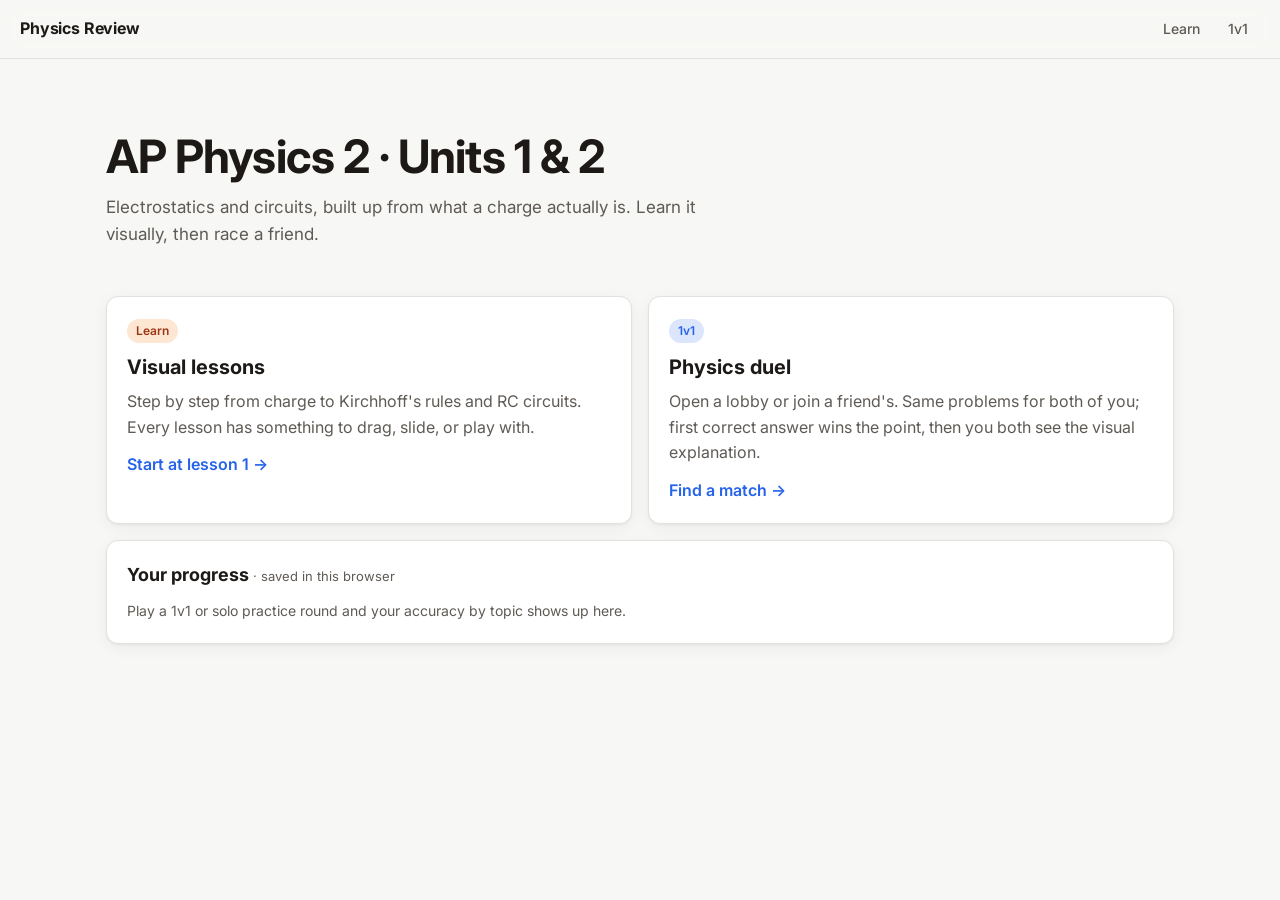
==== physicsreview/index.html @ 11fc4a4f "Add private AP Physics 2 review at /physicsreview Visual first-principles lessons for electrostatics" ====
<!doctype html>
<html lang="en">
<head>
  <meta charset="utf-8">
  <meta name="viewport" content="width=device-width, initial-scale=1">
  <meta name="robots" content="noindex, nofollow">
  <title>Physics Review</title>
  <link rel="preconnect" href="https://fonts.googleapis.com">
  <link rel="preconnect" href="https://fonts.gstatic.com" crossorigin>
  <link href="https://fonts.googleapis.com/css2?family=Inter:wght@400;500;600;700&family=JetBrains+Mono:wght@400;500&display=swap" rel="stylesheet">
  <link rel="stylesheet" href="/physicsreview/style.css">
</head>
<body>
  <header class="topbar">
    <a class="brand" href="/physicsreview/">Physics Review</a>
    <nav>
      <a href="/physicsreview/learn.html">Learn</a>
      <a href="/physicsreview/duel.html">1v1</a>
    </nav>
  </header>
  <main class="wrap">
    <section class="hero">
      <h1>AP Physics 2 · Units 1 &amp; 2</h1>
      <p>Electrostatics and circuits, built up from what a charge actually is. Learn it visually, then race a friend.</p>
    </section>
    <div class="hub-grid">
      <a class="card" href="/physicsreview/learn.html">
        <span class="pill u1">Learn</span>
        <h2>Visual lessons</h2>
        <p class="muted">Step by step from charge to Kirchhoff's rules and RC circuits. Every lesson has something to drag, slide, or play with.</p>
        <p style="margin-top:12px;font-weight:600;color:var(--accent)" id="learnCta">Start at lesson 1 →</p>
      </a>
      <a class="card" href="/physicsreview/duel.html">
        <span class="pill u2">1v1</span>
        <h2>Physics duel</h2>
        <p class="muted">Open a lobby or join a friend's. Same problems for both of you; first correct answer wins the point, then you both see the visual explanation.</p>
        <p style="margin-top:12px;font-weight:600;color:var(--accent)">Find a match →</p>
      </a>
    </div>
    <section class="card" style="margin-top:16px" id="statsCard">
      <h2 style="font-size:18px">Your progress <span class="muted" style="font-size:13px;font-weight:400">· saved in this browser</span></h2>
      <div class="stats" id="stats"></div>
    </section>
  </main>
  <script>
    (function () {
      let seen = [], stats = {};
      try { seen = JSON.parse(localStorage.getItem('pr-seen') || '[]'); } catch (e) {}
      try { stats = JSON.parse(localStorage.getItem('pr-stats') || '{}'); } catch (e) {}
      if (seen.length) document.getElementById('learnCta').textContent = `${seen.length} lessons opened · keep going →`;
      const el = document.getElementById('stats');
      const rows = Object.entries(stats).sort((a, b) => a[1].unit - b[1].unit || b[1].tries - a[1].tries);
      if (!rows.length) { el.innerHTML = '<p class="muted">Play a 1v1 or solo practice round and your accuracy by topic shows up here.</p>'; return; }
      const esc = (s) => String(s).replace(/[&<>"]/g, (c) => ({ '&': '&amp;', '<': '&lt;', '>': '&gt;', '"': '&quot;' }[c]));
      el.innerHTML = rows.map(([topic, t]) => {
        const pct = Math.round((100 * t.right) / Math.max(1, t.tries));
        return `<div class="row"><span><span class="pill u${t.unit}">U${t.unit}</span> ${esc(topic)}</span><span class="bar"><i style="width:${pct}%"></i></span><span class="muted mono">${t.right}/${t.tries}</span></div>`;
      }).join('');
    })();
  </script>
</body>
</html>
---- physicsreview/style.css ----
/* Physics Review — shared styles */
:root {
  --bg: #f7f7f5;
  --surface: #ffffff;
  --surface-2: #f0efec;
  --text: #1c1917;
  --muted: #5f5a55;
  --border: #e3e1de;
  --accent: #2563eb;
  --accent-soft: #dbe6fd;
  --accent-text: #ffffff;
  --pos: #dc2626;      /* positive charge / hot */
  --neg: #2563eb;      /* negative charge / cold */
  --good: #16a34a;
  --good-soft: #dcfce7;
  --bad: #dc2626;
  --bad-soft: #fee2e2;
  --warn: #d97706;
  --radius: 12px;
  --shadow: 0 1px 2px rgba(0,0,0,.05), 0 4px 16px rgba(0,0,0,.05);
}
@media (prefers-color-scheme: dark) {
  :root:not([data-theme="light"]) {
    --bg: #0e0d0c;
    --surface: #1a1918;
    --surface-2: #242220;
    --text: #f3f2f0;
    --muted: #a8a29e;
    --border: #2f2c2a;
    --accent: #60a5fa;
    --accent-soft: #1e2f4d;
    --accent-text: #0c0a09;
    --pos: #f87171;
    --neg: #60a5fa;
    --good: #4ade80;
    --good-soft: #14321f;
    --bad: #f87171;
    --bad-soft: #3b1717;
    --warn: #fbbf24;
    --shadow: 0 1px 2px rgba(0,0,0,.3), 0 4px 16px rgba(0,0,0,.3);
  }
}

* { box-sizing: border-box; margin: 0; padding: 0; }
body {
  font-family: Inter, system-ui, -apple-system, sans-serif;
  background: var(--bg);
  color: var(--text);
  line-height: 1.6;
  -webkit-font-smoothing: antialiased;
}
a { color: var(--accent); text-decoration: none; }
a:hover { text-decoration: underline; }
code, .mono { font-family: "JetBrains Mono", ui-monospace, monospace; font-size: .92em; }

/* ---------- top bar ---------- */
.topbar {
  position: sticky; top: 0; z-index: 20;
  display: flex; align-items: center; gap: 20px;
  padding: 12px 20px;
  background: color-mix(in srgb, var(--bg) 88%, transparent);
  backdrop-filter: blur(10px);
  border-bottom: 1px solid var(--border);
}
.topbar .brand { font-weight: 700; color: var(--text); letter-spacing: -.01em; }
.topbar nav { display: flex; gap: 4px; margin-left: auto; }
.topbar nav a {
  color: var(--muted); padding: 6px 12px; border-radius: 8px; font-weight: 500; font-size: 14px;
}
.topbar nav a:hover { text-decoration: none; background: var(--surface-2); color: var(--text); }
.topbar nav a.active { color: var(--text); background: var(--surface-2); }

/* ---------- generic ---------- */
.wrap { max-width: 1100px; margin: 0 auto; padding: 32px 16px 80px; }
.card {
  background: var(--surface); border: 1px solid var(--border);
  border-radius: var(--radius); padding: 20px; box-shadow: var(--shadow);
}
.btn {
  display: inline-flex; align-items: center; justify-content: center; gap: 8px;
  font: inherit; font-weight: 600; font-size: 14px;
  padding: 9px 16px; border-radius: 9px; cursor: pointer;
  border: 1px solid var(--border); background: var(--surface); color: var(--text);
}
.btn:hover { background: var(--surface-2); text-decoration: none; }
.btn.primary { background: var(--accent); border-color: var(--accent); color: var(--accent-text); }
.btn.primary:hover { filter: brightness(1.08); }
.btn:disabled { opacity: .5; cursor: not-allowed; }
.btn.small { padding: 5px 10px; font-size: 13px; }
input[type=text], input[type=number], select {
  font: inherit; padding: 9px 12px; border-radius: 9px;
  border: 1px solid var(--border); background: var(--surface); color: var(--text);
}
input:focus, select:focus { outline: 2px solid var(--accent); outline-offset: 1px; }
.muted { color: var(--muted); }
.pill {
  display: inline-block; font-size: 12px; font-weight: 600; padding: 2px 9px;
  border-radius: 999px; background: var(--surface-2); color: var(--muted);
}
.pill.u1 { background: #fde7d3; color: #9a3412; }
.pill.u2 { background: var(--accent-soft); color: var(--accent); }
@media (prefers-color-scheme: dark) {
  :root:not([data-theme="light"]) .pill.u1 { background: #3d2412; color: #fdba74; }
}

/* ---------- hub ---------- */
.hero { padding: 40px 0 24px; }
.hero h1 { font-size: clamp(30px, 5vw, 46px); letter-spacing: -.02em; line-height: 1.1; }
.hero p { color: var(--muted); max-width: 640px; margin-top: 12px; font-size: 17px; }
.hub-grid { display: grid; grid-template-columns: repeat(auto-fit, minmax(280px, 1fr)); gap: 16px; margin-top: 24px; }
.hub-grid a.card { color: var(--text); transition: transform .15s, border-color .15s; }
.hub-grid a.card:hover { text-decoration: none; transform: translateY(-2px); border-color: var(--accent); }
.hub-grid h2 { font-size: 20px; margin: 8px 0 6px; }

/* ---------- learn layout ---------- */
.learn { display: grid; grid-template-columns: 280px 1fr; min-height: calc(100vh - 53px); }
.sidebar {
  border-right: 1px solid var(--border); padding: 20px 12px; position: sticky; top: 53px;
  height: calc(100vh - 53px); overflow-y: auto; background: var(--surface);
}
.sidebar h3 { font-size: 12px; text-transform: uppercase; letter-spacing: .06em; color: var(--muted); margin: 18px 10px 6px; }
.sidebar h3:first-child { margin-top: 0; }
.sidebar a {
  display: flex; gap: 10px; padding: 7px 10px; border-radius: 8px; color: var(--text); font-size: 14px; line-height: 1.35;
}
.sidebar a .n { color: var(--muted); font-variant-numeric: tabular-nums; min-width: 26px; }
.sidebar a:hover { background: var(--surface-2); text-decoration: none; }
.sidebar a.active { background: var(--accent-soft); color: var(--accent); font-weight: 600; }
.sidebar a.done .n::after { content: " ✓"; color: var(--good); }
.side-toggle { display: none; }

.lesson { max-width: 820px; padding: 36px 28px 100px; margin: 0 auto; width: 100%; min-width: 0; }
.lesson .kicker { font-size: 13px; font-weight: 600; color: var(--accent); text-transform: uppercase; letter-spacing: .06em; }
.lesson h1 { font-size: clamp(26px, 4vw, 36px); letter-spacing: -.02em; line-height: 1.15; margin: 6px 0 18px; }
.lesson h2 { font-size: 21px; margin: 34px 0 10px; letter-spacing: -.01em; }
.lesson h3 { font-size: 17px; margin: 22px 0 8px; }
.lesson p { margin: 10px 0; }
.lesson ul, .lesson ol { margin: 10px 0 10px 22px; }
.lesson li { margin: 4px 0; }
.lesson .lead { font-size: 18px; color: var(--muted); }

/* callouts */
.callout {
  border: 1px solid var(--border); border-left: 4px solid var(--accent);
  background: var(--surface); border-radius: 10px; padding: 14px 16px; margin: 18px 0;
}
.callout > .title { font-weight: 700; font-size: 14px; margin-bottom: 4px; }
.callout.idea { border-left-color: var(--accent); }        /* "Big idea" */
.callout.analogy { border-left-color: var(--warn); }       /* everyday analogy */
.callout.mistake { border-left-color: var(--bad); }        /* common mistake */
.callout.ap { border-left-color: var(--good); }            /* "On the AP exam" */

/* equation box */
.eq {
  background: var(--surface-2); border-radius: 10px; padding: 14px 16px; margin: 16px 0;
  overflow-x: auto; text-align: center;
}
.eq .where { text-align: left; font-size: 14px; color: var(--muted); margin-top: 8px; }

/* interactive sim container */
.sim {
  background: var(--surface); border: 1px solid var(--border); border-radius: var(--radius);
  margin: 20px 0; overflow: hidden; box-shadow: var(--shadow);
}
.sim canvas, .sim svg.stage { display: block; width: 100%; height: auto; background: var(--surface-2); touch-action: none; }
.sim-controls { display: flex; flex-wrap: wrap; gap: 14px 20px; padding: 12px 16px; align-items: center; border-top: 1px solid var(--border); }
.sim-controls label { display: flex; align-items: center; gap: 8px; font-size: 14px; font-weight: 500; }
.sim-controls input[type=range] { width: 140px; accent-color: var(--accent); }
.sim-readout { display: flex; flex-wrap: wrap; gap: 8px 18px; padding: 10px 16px; font-size: 14px; border-top: 1px solid var(--border); font-variant-numeric: tabular-nums; }
.sim-readout b { font-family: "JetBrains Mono", monospace; font-weight: 500; }
.sim-caption { padding: 10px 16px; font-size: 13px; color: var(--muted); border-top: 1px solid var(--border); }

/* quick check */
.check { border: 1px solid var(--border); border-radius: var(--radius); padding: 16px; margin: 22px 0; background: var(--surface); }
.check .q { font-weight: 600; margin-bottom: 10px; }
.check .q::before { content: "Quick check · "; color: var(--accent); }
.check .opts { display: grid; gap: 8px; }
.check .opts button {
  text-align: left; font: inherit; padding: 9px 12px; border-radius: 9px; cursor: pointer;
  border: 1px solid var(--border); background: var(--surface); color: var(--text);
}
.check .opts button:hover { background: var(--surface-2); }
.check .opts button.right { background: var(--good-soft); border-color: var(--good); }
.check .opts button.wrong { background: var(--bad-soft); border-color: var(--bad); }
.check .why { display: none; margin-top: 10px; font-size: 15px; }
.check.answered .why { display: block; }

.lesson-nav { display: flex; justify-content: space-between; gap: 12px; margin-top: 48px; padding-top: 20px; border-top: 1px solid var(--border); }
.lesson-nav a { display: block; max-width: 48%; }
.lesson-nav small { display: block; color: var(--muted); font-size: 12px; }

/* two-column figure */
.fig-row { display: grid; grid-template-columns: 1fr 1fr; gap: 14px; margin: 18px 0; }
.fig-row > * { min-width: 0; }

/* ---------- duel ---------- */
.duel-grid { display: grid; grid-template-columns: 1fr 340px; gap: 20px; align-items: start; }
.lobby-list { display: grid; gap: 10px; margin-top: 12px; }
.lobby-item { display: flex; align-items: center; gap: 12px; padding: 12px 14px; border: 1px solid var(--border); border-radius: 10px; background: var(--surface); }
.lobby-item .meta { flex: 1; min-width: 0; }
.lobby-item .meta b { display: block; overflow: hidden; text-overflow: ellipsis; white-space: nowrap; }
.lobby-item .meta span { font-size: 13px; color: var(--muted); }
.empty { padding: 26px; text-align: center; color: var(--muted); border: 1px dashed var(--border); border-radius: 10px; }
.status-dot { width: 8px; height: 8px; border-radius: 50%; background: var(--muted); display: inline-block; }
.status-dot.on { background: var(--good); box-shadow: 0 0 0 3px var(--good-soft); }
.status-dot.err { background: var(--bad); }
.form-row { display: flex; flex-wrap: wrap; gap: 10px; align-items: end; margin-top: 12px; }
.form-row label { display: grid; gap: 4px; font-size: 13px; font-weight: 600; color: var(--muted); }

.scoreboard { display: grid; grid-template-columns: 1fr auto 1fr; align-items: center; gap: 10px; padding: 14px 18px; }
.scoreboard .p { display: flex; flex-direction: column; }
.scoreboard .p.right { text-align: right; }
.scoreboard .p .name { font-weight: 700; }
.scoreboard .p .st { font-size: 13px; color: var(--muted); min-height: 1.4em; }
.scoreboard .score { font-size: 30px; font-weight: 700; font-variant-numeric: tabular-nums; letter-spacing: -.02em; }
.problem { margin-top: 16px; }
.problem .prompt { font-size: 17px; margin: 10px 0 14px; }
.problem .given { background: var(--surface-2); border-radius: 10px; padding: 10px 14px; font-size: 15px; }
.answer-row { display: flex; gap: 10px; flex-wrap: wrap; margin-top: 16px; align-items: center; }
.answer-row input { width: 180px; }
.choices { display: grid; gap: 8px; margin-top: 14px; }
.choices button { text-align: left; font: inherit; padding: 11px 14px; border-radius: 10px; border: 1px solid var(--border); background: var(--surface); color: var(--text); cursor: pointer; }
.choices button:hover:not(:disabled) { border-color: var(--accent); }
.choices button.sel { border-color: var(--accent); background: var(--accent-soft); }
.choices button.right { border-color: var(--good); background: var(--good-soft); }
.choices button.wrong { border-color: var(--bad); background: var(--bad-soft); }
.feedback { margin-top: 12px; padding: 10px 14px; border-radius: 10px; font-weight: 500; }
.feedback.good { background: var(--good-soft); color: var(--good); }
.feedback.bad { background: var(--bad-soft); color: var(--bad); }
.feedback.info { background: var(--surface-2); }
.explain { margin-top: 18px; border-top: 1px solid var(--border); padding-top: 16px; }
.explain .visual { background: var(--surface-2); border-radius: 10px; padding: 10px; margin: 12px 0; }
.explain .visual svg { display: block; width: 100%; height: auto; max-height: 360px; }
.explain ol { margin-left: 20px; }
.explain li { margin: 8px 0; }
.log { font-size: 13px; max-height: 260px; overflow-y: auto; display: grid; gap: 4px; }
.log div { padding: 4px 8px; border-radius: 6px; background: var(--surface-2); }
.chat-row { display: flex; gap: 6px; margin-top: 8px; }
.chat-row input { flex: 1; min-width: 0; }
.hidden { display: none !important; }

/* svg figure helpers (used by explanation + lesson visuals) */
svg .ink { stroke: var(--text); fill: none; }
svg .ink-fill { fill: var(--text); }
svg .mutedf { fill: var(--muted); }
svg .mutedl { stroke: var(--muted); fill: none; }
svg .acc { stroke: var(--accent); fill: none; }
svg .accf { fill: var(--accent); }
svg .posf { fill: var(--pos); }
svg .negf { fill: var(--neg); }
svg .poss { stroke: var(--pos); fill: none; }
svg .negs { stroke: var(--neg); fill: none; }
svg .goodf { fill: var(--good); }
svg .goods { stroke: var(--good); fill: none; }
svg .warnf { fill: var(--warn); }
svg .warns { stroke: var(--warn); fill: none; }
svg .panel { fill: var(--surface); stroke: var(--border); }
svg text { fill: var(--text); font-family: Inter, system-ui, sans-serif; font-size: 13px; }
svg text.small { font-size: 11px; fill: var(--muted); }
svg text.big { font-size: 16px; font-weight: 700; }

@media (max-width: 860px) {
  .learn { grid-template-columns: 1fr; }
  .sidebar { position: fixed; top: 53px; left: 0; width: 290px; z-index: 30; transform: translateX(-100%); transition: transform .2s; box-shadow: var(--shadow); }
  .sidebar.open { transform: none; }
  .side-toggle { display: inline-flex; }
  .lesson { padding: 24px 16px 80px; }
  .duel-grid { grid-template-columns: 1fr; }
  .fig-row { grid-template-columns: 1fr; }
  .topbar { padding: 10px 16px; gap: 10px; }
  .topbar nav a { padding: 6px 8px; }
}
#answerArea.waiting { opacity: .55; }
.stats { display: grid; gap: 6px; margin-top: 10px; font-size: 14px; }
.stats .row { display: grid; grid-template-columns: 1fr 90px 60px; gap: 10px; align-items: center; }
.stats .bar { height: 6px; border-radius: 3px; background: var(--surface-2); overflow: hidden; }
.stats .bar i { display: block; height: 100%; background: var(--accent); }
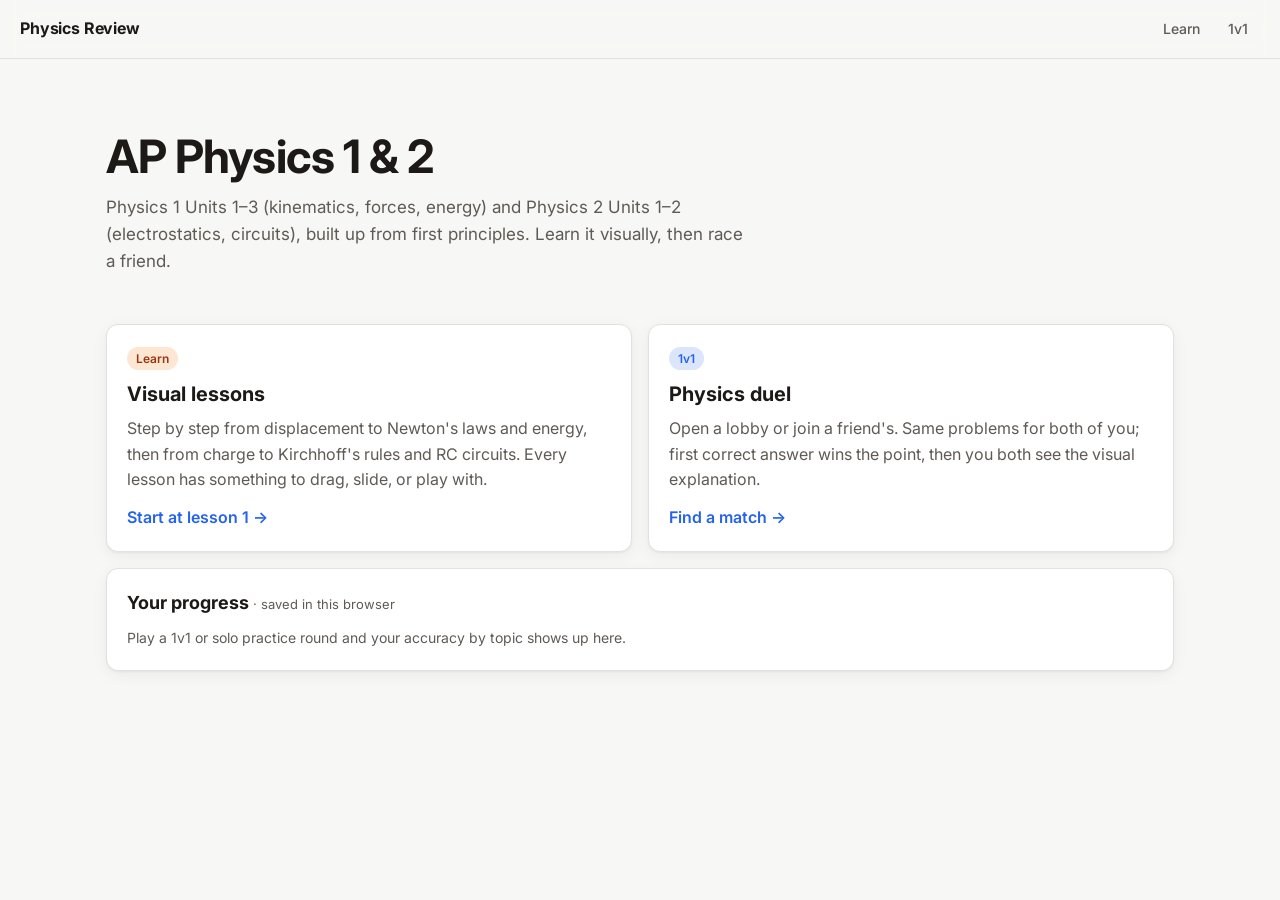
==== commit 715f601d: "Add AP Physics 1 Units 1-3 lessons and duel problems Adds 27 interactive lessons (kinematics, forces" ====
--- a/physicsreview/index.html
+++ b/physicsreview/index.html
@@ -20,14 +20,14 @@
   </header>
   <main class="wrap">
     <section class="hero">
-      <h1>AP Physics 2 · Units 1 &amp; 2</h1>
-      <p>Electrostatics and circuits, built up from what a charge actually is. Learn it visually, then race a friend.</p>
+      <h1>AP Physics 1 &amp; 2</h1>
+      <p>Physics 1 Units 1–3 (kinematics, forces, energy) and Physics 2 Units 1–2 (electrostatics, circuits), built up from first principles. Learn it visually, then race a friend.</p>
     </section>
     <div class="hub-grid">
       <a class="card" href="/physicsreview/learn.html">
         <span class="pill u1">Learn</span>
         <h2>Visual lessons</h2>
-        <p class="muted">Step by step from charge to Kirchhoff's rules and RC circuits. Every lesson has something to drag, slide, or play with.</p>
+        <p class="muted">Step by step from displacement to Newton's laws and energy, then from charge to Kirchhoff's rules and RC circuits. Every lesson has something to drag, slide, or play with.</p>
         <p style="margin-top:12px;font-weight:600;color:var(--accent)" id="learnCta">Start at lesson 1 →</p>
       </a>
       <a class="card" href="/physicsreview/duel.html">
@@ -42,6 +42,7 @@
       <div class="stats" id="stats"></div>
     </section>
   </main>
+  <script src="/physicsreview/js/pr.js"></script>
   <script>
     (function () {
       let seen = [], stats = {};
@@ -49,12 +50,12 @@
       try { stats = JSON.parse(localStorage.getItem('pr-stats') || '{}'); } catch (e) {}
       if (seen.length) document.getElementById('learnCta').textContent = `${seen.length} lessons opened · keep going →`;
       const el = document.getElementById('stats');
-      const rows = Object.entries(stats).sort((a, b) => a[1].unit - b[1].unit || b[1].tries - a[1].tries);
+      const rows = Object.entries(stats).sort((a, b) => PR.unitRank(a[1].unit) - PR.unitRank(b[1].unit) || b[1].tries - a[1].tries);
       if (!rows.length) { el.innerHTML = '<p class="muted">Play a 1v1 or solo practice round and your accuracy by topic shows up here.</p>'; return; }
       const esc = (s) => String(s).replace(/[&<>"]/g, (c) => ({ '&': '&amp;', '<': '&lt;', '>': '&gt;', '"': '&quot;' }[c]));
       el.innerHTML = rows.map(([topic, t]) => {
         const pct = Math.round((100 * t.right) / Math.max(1, t.tries));
-        return `<div class="row"><span><span class="pill u${t.unit}">U${t.unit}</span> ${esc(topic)}</span><span class="bar"><i style="width:${pct}%"></i></span><span class="muted mono">${t.right}/${t.tries}</span></div>`;
+        return `<div class="row"><span><span class="pill u${t.unit}">P${PR.unitInfo(t.unit).course.slice(-1)} U${PR.unitInfo(t.unit).n}</span> ${esc(topic)}</span><span class="bar"><i style="width:${pct}%"></i></span><span class="muted mono">${t.right}/${t.tries}</span></div>`;
       }).join('');
     })();
   </script>
--- a/physicsreview/style.css
+++ b/physicsreview/style.css
@@ -275,3 +275,43 @@
 .stats .row { display: grid; grid-template-columns: 1fr 90px 60px; gap: 10px; align-items: center; }
 .stats .bar { height: 6px; border-radius: 3px; background: var(--surface-2); overflow: hidden; }
 .stats .bar i { display: block; height: 100%; background: var(--accent); }
+
+/* previous-problems list + viewer */
+.history { display: grid; gap: 6px; max-height: 260px; overflow-y: auto; }
+.history button {
+  display: grid; grid-template-columns: 34px 1fr auto; gap: 8px; align-items: center; text-align: left;
+  font: inherit; font-size: 13px; padding: 7px 10px; border-radius: 8px; cursor: pointer;
+  border: 1px solid var(--border); background: var(--surface); color: var(--text);
+}
+.history button:hover { border-color: var(--accent); background: var(--surface-2); }
+.history .n { color: var(--muted); font-variant-numeric: tabular-nums; }
+.history .t { overflow: hidden; text-overflow: ellipsis; white-space: nowrap; }
+.history .res { font-size: 12px; color: var(--muted); }
+.history .res.me { color: var(--good); font-weight: 600; }
+dialog.past {
+  width: min(760px, calc(100vw - 32px)); max-height: calc(100vh - 48px); margin: auto;
+  padding: 0; border: 1px solid var(--border); border-radius: var(--radius);
+  background: var(--surface); color: var(--text); box-shadow: var(--shadow);
+  display: none; flex-direction: column;
+}
+dialog.past[open] { display: flex; }
+dialog.past::backdrop { background: rgba(0,0,0,.35); }
+.past-head { display: flex; align-items: center; gap: 10px; flex-wrap: wrap; padding: 12px 16px; border-bottom: 1px solid var(--border); }
+.past-body { padding: 4px 18px 20px; overflow-y: auto; margin-top: 0; }
+.past-body .visual { background: var(--surface-2); border-radius: 10px; padding: 10px; margin: 12px 0; }
+.past-body .visual svg { display: block; width: 100%; height: auto; max-height: 360px; }
+
+/* course headings in the lesson sidebar */
+.sidebar h2 { font-size: 15px; letter-spacing: -.01em; margin: 26px 10px 2px; padding-top: 14px; border-top: 1px solid var(--border); }
+.sidebar h2:first-child { margin-top: 0; padding-top: 0; border-top: 0; }
+.sidebar h2 + h3 { margin-top: 8px; }
+
+/* AP Physics 1 unit pills */
+.pill.u11 { background: #dcfce7; color: #166534; }
+.pill.u12 { background: #ede9fe; color: #5b21b6; }
+.pill.u13 { background: #fef3c7; color: #92400e; }
+@media (prefers-color-scheme: dark) {
+  :root:not([data-theme="light"]) .pill.u11 { background: #14321f; color: #86efac; }
+  :root:not([data-theme="light"]) .pill.u12 { background: #2a1f4a; color: #c4b5fd; }
+  :root:not([data-theme="light"]) .pill.u13 { background: #3a2a0c; color: #fcd34d; }
+}
